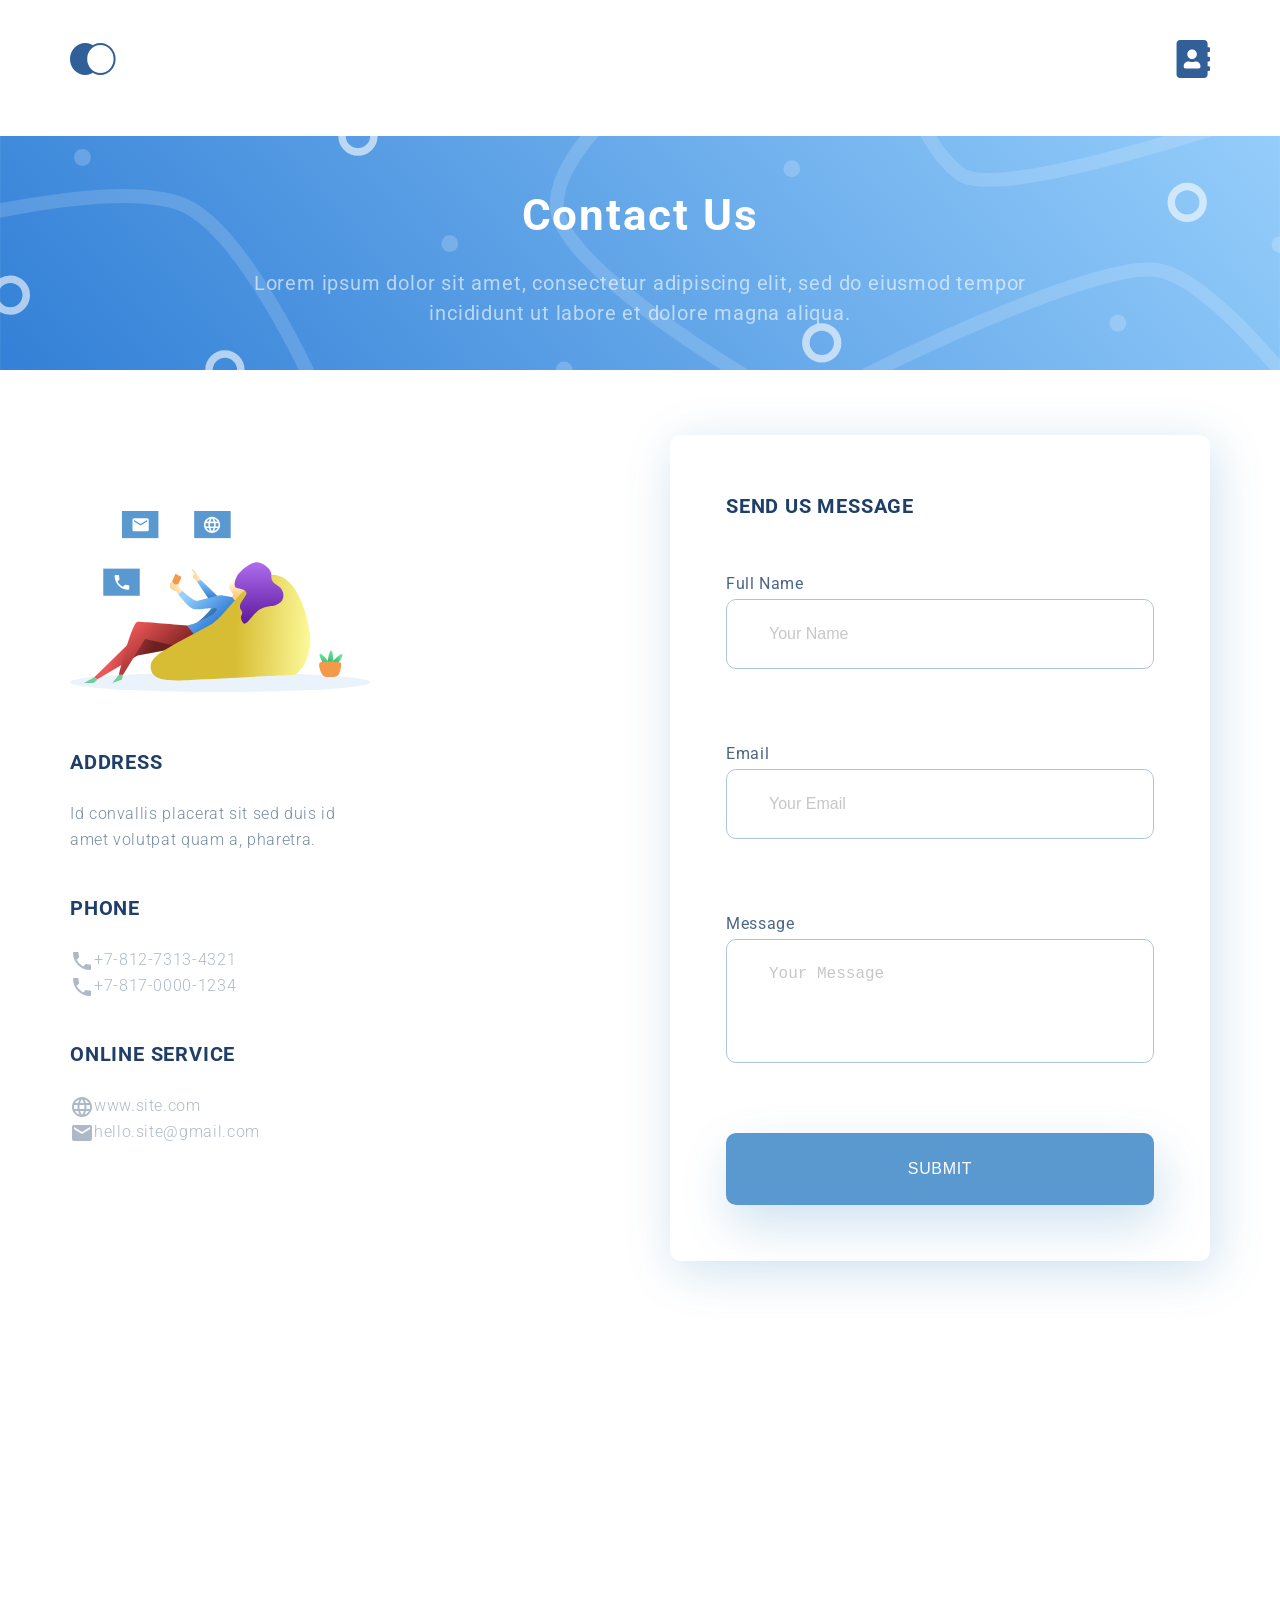
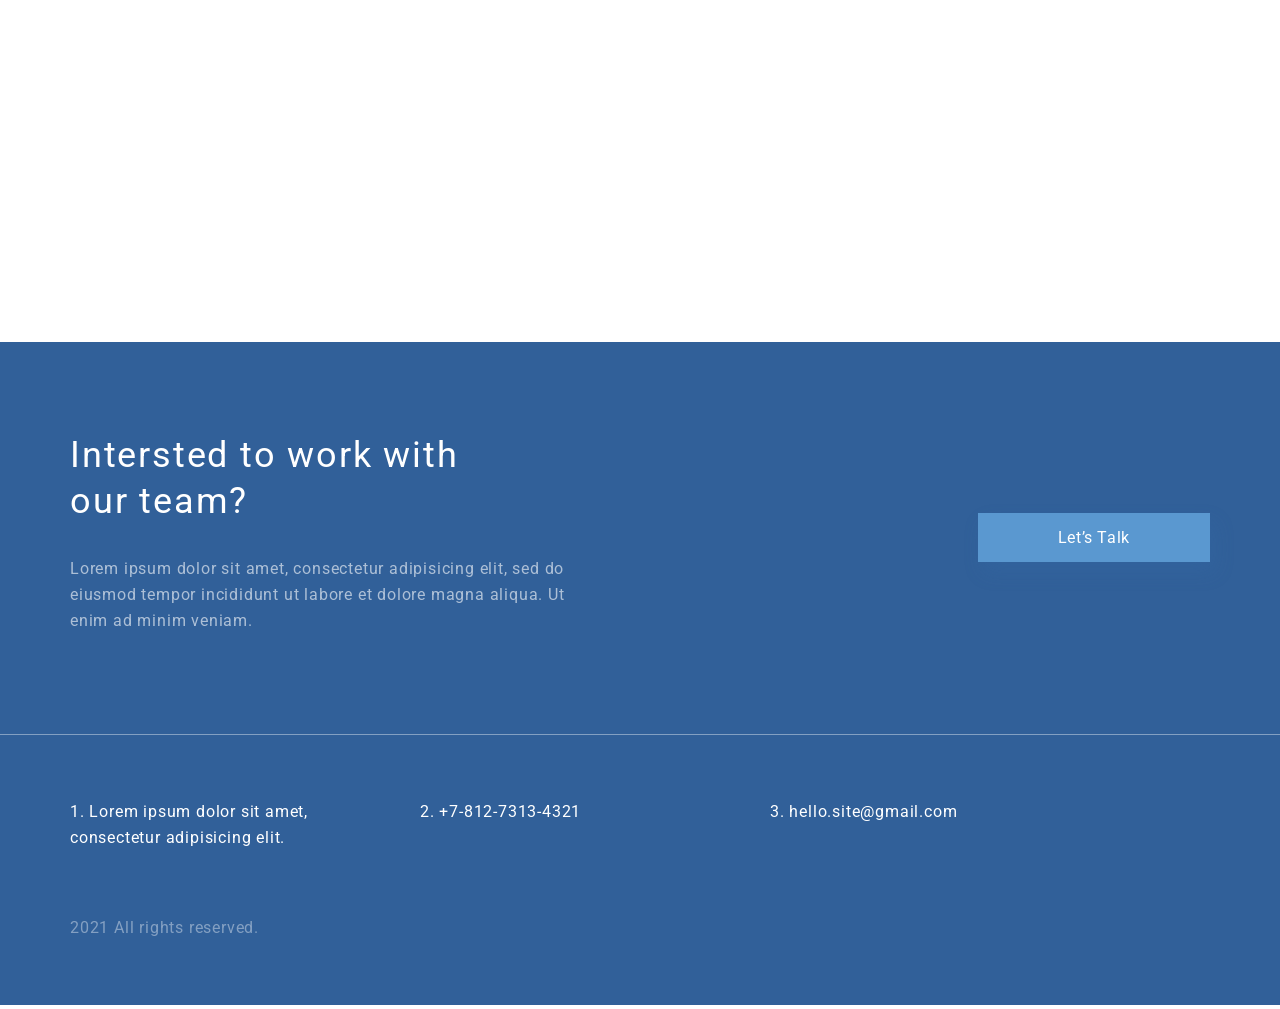
==== contact.html @ 5eb034d7 "[ADD]adaptive" ====
<!DOCTYPE html>
<html lang="en">

<head>
    <meta charset="UTF-8">
    <meta http-equiv="X-UA-Compatible" content="IE=edge">
    <meta name="viewport" content="width=device-width, initial-scale=1.0">
    <meta name="viewport" content="width=device-width, initial-scale=1">
    <link rel="stylesheet" href="css/reset.css">
    <link rel="preconnect" href="https://fonts.googleapis.com">
    <link rel="preconnect" href="https://fonts.gstatic.com" crossorigin>
    <link href="https://fonts.googleapis.com/css2?family=Roboto:wght@300;400&display=swap" rel="stylesheet">
    <link rel="stylesheet" href="css/style.css">
    <title>New Tool For You</title>
</head>

<body>
    <header class="top_header contact_header">
        <div class="wrapper">
            <nav class="nav">
                <a href="index.html" class="logo"> <img src="img/logo.svg" alt="logo"></a>
                <a href="contact.html" class="contact"> <img src="img/contact.svg" alt="contact"></a>
            </nav>
        </div>
        <section class="title">
            <div class="contact_title">
                <h1>Contact Us</h1>
                <p>Lorem ipsum dolor sit amet, consectetur adipiscing elit, sed do eiusmod tempor incididunt ut labore
                    et dolore magna aliqua. </p>
            </div>
        </section>
    </header>

    <section class="message wrapper">
        
        <div class="col_left">
            <div class="thumbnail"><img src="/img/address.svg" alt=""></div>
            <div class="contact_item">
                <h3>ADDRESS</h3>
                <address>Id convallis placerat sit sed duis id amet volutpat quam a, pharetra.</address>
            </div>
            <div class="contact_item">
                <h3>PHONE</h3>
                <p><a href="#"> <img src="/img/phone.svg" alt="">+7-812-7313-4321</a></p>
                <p><a href="#"> <img src="/img/phone.svg" alt="">+7-817-0000-1234</a></p>
            </div>
            <div class="contact_item">
                <h3>ONLINE SERVICE</h3>
                <p><a href="#"> <img src="/img/site.svg" alt="">www.site.com</a></p>
                <p><a href="#"> <img src="/img/mail.svg" alt="">hello.site@gmail.com</a></p>
            </div>
        </div>

        <div class="col_right">
            <div class="modal wrapper">
                <h3 class="modal_header">SEND US MESSAGE</h3>
                <form class="modal_form ">
                    <div class="form_item">
                        <span class="form_name">Full Name</span>
                        <input type="text" class="form_input" name="name" placeholder="Your Name">
                    </div>
                    <div class="form_item">
                        <span class="form_name">Email</span>
                        <input type="email" class="form_input" name="email" placeholder="Your Email">
                    </div>
                    <div class="form_item">
                        <span class="form_name">Message</span>
                        <textarea name="message" class="form_input" rows="4" cols="30" placeholder="Your Message"></textarea>
                    </div>
                    <div class="form_item ">
                        <input type="submit" class="button" value="SUBMIT">
                    </div>
                </form>
            </div>
        </div>
    </section>
    <section class="map">
        <div class="google_map">
            <iframe src="https://www.google.com/maps/embed?pb=!1m18!1m12!1m3!1d5600.636971403835!2d-75.70198411910103!3d45.42308086430755!2m3!1f0!2f0!3f0!3m2!1i1024!2i768!4f13.1!3m3!1m2!1s0x4cce045503d34711%3A0x10cf2cdea88033d1!2z0JTQsNGD0L3RgtCw0YPQvSwg0J7RgtGC0LDQstCwLCDQntC90YLQsNGA0LjQviwg0JrQsNC90LDQtNCw!5e0!3m2!1sru!2sru!4v1629033818058!5m2!1sru!2sru" width="940" height="480" style="border:0;" allowfullscreen="" loading="lazy"></iframe>
        </div>
    </section>

    <footer class="footer">
        <div class="top_footer">
            <div class="wrapper">
                <div class="footer_item interested">
                    <h5>Intersted to work
                        with our team?</h5>
                    <p>Lorem ipsum dolor sit amet, consectetur adipisicing elit, sed do eiusmod tempor incididunt ut
                        labore et dolore magna aliqua. Ut enim ad minim veniam.</p>
                </div>
                <div class="footer_item contact">
                    <a href="#" class="button">Let’s Talk</a>
                </div>
            </div>
        </div>
        <div class="bottom_footer">
            <div class="wrapper">
                <ol class="contact_info">
                   
                    <li>1.&nbsp;Lorem ipsum dolor sit amet, consectetur adipisicing elit.</li>
                   
                    <li>2.&nbsp;+7-812-7313-4321</li>
                   
                    <li>3.&nbsp;hello.site@gmail.com</li>
                </ol>
                <p>2021 All rights reserved.</p>
            </div>
        </div>

    </footer>


</body>

</html>
---- css/style.css ----
body {
        font-family: Roboto;
        font-style: normal;
        font-weight: normal;
        font-size: 16px;
        line-height: 26px;
        letter-spacing: 0.05em;
        color: #1F3F68;
    }

    .top_header {
        background: linear-gradient(0deg, #EBF3FB 8.84%, rgba(152, 195, 232, 0) 31.12%);
        padding-bottom: 64px;
    }

    .contact_header {
        padding: 0;
        background: none;
    }

    .wrapper {
        max-width: 1140px;
        width: 100%;
        margin: 0 auto;
    }

    .nav {
        margin-top: 40px;
        display: flex;
        align-items: center;
        justify-content: space-between;
    }

    .about {
        padding-bottom: 93px;
    }

    .about .wrapper {
        display: flex;
        align-items: center;
        justify-content: center;
        margin-top: 86px;
    }

    .wrapper .col_left {
        width: calc(50% - 7px);
    }

    .wrapper .col_right {
        width: calc(50% - 7px);
    }

    .wrapper .col_left h1 {
        font-style: normal;
        font-weight: 300;
        font-size: 64px;
        line-height: 74px;
        letter-spacing: 0.04em;
        color: #1F3F68;
        margin-bottom: 32px;
    }

    .wrapper .col_left p {
        font-size: 16px;
        line-height: 26px;
        letter-spacing: 0.05em;
        color: #1F3F68;
        opacity: 0.6;
        max-width: 425px;
        margin-bottom: 81px;
    }

    .wrapper .col_left .button {
        text-decoration: none;
        background: #5A98D0;
        box-shadow: 5px 10px 20px rgba(53, 110, 173, 0.2);
        border-radius: 10px;
        font-size: 16px;
        line-height: 26px;
        text-align: center;
        letter-spacing: 0.04em;
        color: #FFFFFF;
        padding: 15px 50px;
        transition: all 300ms ease-in-out;
    }

    .button {
        text-decoration: none;
        background: #5A98D0;
        box-shadow: 5px 10px 20px rgba(53, 110, 173, 0.2);
        font-size: 16px;
        line-height: 26px;
        text-align: center;
        letter-spacing: 0.04em;
        color: #FFFFFF;
        padding: 15px 50px;
        transition: all 300ms ease-in-out;
    }

    .button:hover {
        opacity: 0.3;
        transition: all 300ms ease-in-out;
    }

    .box_title {
        font-weight: 300;
        font-size: 36px;
        line-height: 46px;
        text-align: center;
        letter-spacing: 0.05em;
        color: #000000;
        margin-bottom: 64px;
        margin-top: 64px;
    }

    .help .help_info {
        display: flex;
        align-items: center;
        justify-content: space-between;
        margin-bottom: 64px;
    }

    .help_info .info_item {
        text-align: left;
        width: calc(33% - 21.3px);
        background: #FFFFFF;
        box-shadow: 5px 20px 50px rgba(16, 112, 177, 0.2);
        border-radius: 10px;
        padding-bottom: 44px;
    }

    .info_item .thumbnail {
        text-align: center;
        margin-top: 44px;
        margin-bottom: 50px;
    }

    .thumbnail a img {
        width: 100%;
        height: auto;
    }

    .help_info .info_item:first-child .thumbnail {
        margin-right: 35px;
    }

    .help_info .info_item h3 {
        font-weight: normal;
        font-size: 20px;
        line-height: 30px;
        letter-spacing: 0.05em;
        color: #1F3F68;
        max-width: 283px;
        margin-left: 32px;
        margin-bottom: 14px;
    }

    .help_info .info_item p {
        font-size: 16px;
        line-height: 26px;
        letter-spacing: 0.05em;
        color: #1F3F68;
        opacity: 0.6;
        margin-left: 32px;
        max-width: 267px;
        margin-bottom: 30px;
    }

    .help_info .info_item a {
        margin-left: 32px;
        font-size: 14px;
        line-height: 30px;
        letter-spacing: 0.05em;
        color: #5A98D0;
        text-decoration: none;
    }

    .help_info .info_item a img {
        margin-left: 20px;
    }

    .help_info .info_item a:hover {
        opacity: 0.3;
        transition: all 300ms ease-in-out;
    }

    .projects .box_title {
        margin-bottom: 43px;
    }

    .projects .subtitle {
        font-weight: normal;
        font-size: 16px;
        line-height: 26px;
        text-align: center;
        letter-spacing: 0.05em;
        color: #222222;
        width: 750px;
        margin: 0 auto;
        margin-bottom: 62px;
    }

    .projects .project_list {
        display: flex;
        align-items: center;
        justify-content: space-between;
        flex-wrap: wrap;
        margin-bottom: 112px;
    }

    .main_item .project_item {
        position: relative;
    }

    .main_item .project_item .project_name {
        position: absolute;
        right: 8%;
        top: 12%;
    }

    .side_item {
        display: flex;
        align-items: center;
        justify-content: space-between;
        width: 100%;
    }

    .side_item .project_item {
        width: calc(50% - 16px);
        position: relative;
    }

    .project_item:hover .style::after {
        opacity: 0;
        transition: all 300ms ease-in-out;
    }

    .project_item:hover .style2::after {
        opacity: 0;
        transition: all 300ms ease-in-out;
    }

    .project_item:hover .style3::after {
        opacity: 0;
        transition: all 300ms ease-in-out;
    }

    .style {
        position: relative;
    }

    .style::after {
        content: "";
        width: 100%;
        height: 100%;
        position: absolute;
        bottom: 0;
        left: 0;
        z-index: 8;
        position: absolute;
        background: linear-gradient(89.99deg, #1F3F68 3.62%, rgba(31, 63, 104, 0.37) 97.78%);
        border-radius: 10px;
    }

    .style2 {
        position: relative;
    }

    .style2::after {
        content: "";
        width: 100%;
        height: 100%;
        position: absolute;
        bottom: 0;
        left: 0;
        z-index: 8;
        position: absolute;
        background: linear-gradient(308.85deg, rgba(66, 165, 245, 0.4) -1.71%, rgba(21, 101, 192, 0.6) 74.54%);
        border-radius: 10px;
    }

    .style3 {
        position: relative;
    }

    .style3::after {
        content: "";
        width: 100%;
        height: 100%;
        position: absolute;
        bottom: 0;
        left: 0;
        z-index: 8;
        position: absolute;
        background: linear-gradient(306.48deg, rgba(66, 165, 245, 0.4) 0%, rgba(21, 101, 192, 0.6) 97.81%);
        border-radius: 10px;
    }

    .project_img {
        background: #E8E8E8;
        border-radius: 10px;
        width: 100%;
        height: auto;
    }

    .project_name {
        font-size: 32px;
        line-height: 46px;
        text-align: right;
        letter-spacing: 0.05em;
        color: #FFFFFF;
        position: absolute;
        z-index: 9;
        margin-top: 32px;
        margin-left: 32px;
    }

    .project_item {
        margin-top: 32px;
    }

    .footer {
        background: #316099;
    }

    .footer .top_footer {
        border-bottom: 1px solid rgb(255, 255, 255, .4)
    }

    .footer .top_footer .wrapper {
        display: flex;
        align-items: center;
        justify-content: space-between;
    }

    .top_footer .wrapper .interested {
        max-width: 495px;
        margin-top: 90px;
    }

    .top_footer .wrapper .interested h5 {
        font-size: 36px;
        line-height: 46px;
        letter-spacing: 0.05em;
        color: #FFFFFF;
        max-width: 390px;
        margin-bottom: 32px;
    }

    .top_footer .wrapper .interested p {
        font-size: 16px;
        line-height: 26px;
        letter-spacing: 0.05em;
        color: #FFFFFF;
        opacity: 0.6;
        margin-bottom: 100px;
    }

    .top_footer .wrapper .contact .button {
        padding: 15px 80px;
    }

    .top_footer .wrapper .contact .button:hover {
        opacity: 0.6;
    }

    .wrapper .contact_info {
        display: flex;
        align-items: flex-start;
        justify-content: flex-start;
        font-size: 16px;
        line-height: 26px;
        letter-spacing: 0.05em;
        color: #FFFFFF;
        text-align: left;
        margin-top: 64px;
    }

    .wrapper .contact_info li {
        max-width: 300px;
        width: 100%;
        margin-right: 50px;
        margin-bottom: 64px;
    }

    .wrapper .contact_info .number {
        margin-right: 20px;
        font-weight: bold;
        font-size: 16px;
        line-height: 26px;
        letter-spacing: 0.05em;
        color: #FFFFFF;
    }

    .bottom_footer .wrapper p {
        font-size: 16px;
        line-height: 26px;
        letter-spacing: 0.05em;
        color: #FFFFFF;
        opacity: 0.4;
        padding-bottom: 64px;
    }

    .title .contact_title {
        background: url(/img/title_bg.svg) center center no-repeat;
        background-size: 100%;
        height: 250px;
        margin-top: 50px;
        text-align: center;
    }

    .title .contact_title h1 {
        font-weight: bold;
        font-size: 44px;
        line-height: 74px;
        letter-spacing: 0.04em;
        color: #FFFFFF;
        padding-top: 50px;
        margin-bottom: 16px;
    }

    .title .contact_title p {
        font-weight: normal;
        font-size: 20px;
        line-height: 30px;
        letter-spacing: 0.04em;
        color: rgba(255, 255, 255, 0.6);
        padding-bottom: 50px;
        max-width: 780px;
        margin: 0 auto;
    }

    .message {
        display: flex;
        align-items: center;
        justify-content: space-between;
        flex-wrap: wrap;
        margin-bottom: 100px;
        margin-top: 57px;
    }

    .message .col_left {
        max-width: 300px;
        height: auto;
        text-align: left;
    }

    .message .col_left h3 {
        font-style: normal;
        font-weight: bold;
        font-size: 20px;
        line-height: 30px;
        letter-spacing: 0.04em;
        color: #1F3F68;
        margin-bottom: 24px;
    }

    .message .col_left .thumbnail {
        margin-bottom: 55px;
    }

    .message .col_left p {
        margin-bottom: 0;
    }

    .message.col_left .contact_item p, .contact_item a, .contact_item address {
        text-decoration: none;
        font-family: Roboto;
        font-style: normal;
        font-weight: 300;
        font-size: 16px;
        line-height: 26px;
        letter-spacing: 0.04em;
        color: #1F3F68;
        opacity: 0.6;
    }

    .message .col_left .contact_item {
        margin-bottom: 40px;
    }

    .message .col_right {
        background: #FFFFFF;
        box-shadow: 5px 10px 50px rgba(16, 112, 177, 0.2);
        border-radius: 10px;
        max-width: 540px;
        height: auto;
    }

    .col_right .wrapper {
        max-width: 428px;
        width: 100%;
        margin: 0 auto;
    }

    .col_right .modal .modal_header {
        font-weight: bold;
        font-size: 20px;
        line-height: 30px;
        letter-spacing: 0.04em;
        color: #1F3F68;
        margin-top: 56px;
        margin-bottom: 48px;
    }

    .modal_form {
        padding-bottom: 56px;
    }

    .modal_form .form_item {
        display: flex;
        flex-direction: column;
    }

    .modal_form .form_item textarea {
        resize: none;
    }

    .modal_form .form_item .form_name {
        font-weight: normal;
        font-size: 16px;
        line-height: 30px;
        letter-spacing: 0.04em;
        color: #1F3F68;
        opacity: 0.8;
    }

    .form_item .form_input {
        opacity: 0.4;
        border: 1px solid #356EAD;
        box-sizing: border-box;
        border-radius: 10px;
        padding: 25px 0px 25px 42px;
        margin-bottom: 70px;
        transition: all 300ms ease-in-out;
    }

    .form_item .form_input:focus {
        opacity: 0.8;
        border: 1px solid #1F3F68;
        transition: all 300ms ease-in-out;
    }

    .modal_form .form_item .button {
        background: #5A98D0;
        box-shadow: 5px 20px 50px rgba(16, 112, 177, 0.2);
        border-radius: 10px;
        border: 0;
        padding-top: 23px;
        padding-bottom: 23px;
    }

    .map .google_map {
        text-align: center;
        margin-bottom: 93px;
        width: 100%;
        height: auto;
    }

    @media only screen and (max-width: 1366px) {
        .wrapper {
            width: 96%;
        }
    }

    @media only screen and (max-width: 768px) {
        .wrapper {
            width: 94%;
        }
        .about .wrapper {
            align-items: flex-end;
        }
        .wrapper .col_right {
            width: calc(40% - 7px);
        }
        .wrapper .col_left {
            width: calc(70% - 7px);
        }
        .help .help_info {
            display: block;
        }
        .help .help_info .info_item {
            margin: 0 auto;
            max-width: 335px;
            width: 100%;
        }
        .project_item .project_name {
            font-size: 22px;
        }
        .footer .wrapper {
            width: 67%;
        }
        .top_footer .wrapper .contact .button {
            white-space: nowrap;
        }
        .top_footer .wrapper .interested {
            max-width: 335px;
        }
        .top_footer .wrapper .contact .button {
            padding: 7px 30px;
        }
        .wrapper .contact_info {
            display: inline-block;
        }
        .wrapper .contact_info li {
            max-width: 100%;
            margin-bottom: 25px;
        }
        .title .contact_title {
            background-size: auto;
            height: auto;
        }
        .message {
            display: inline-block;
            text-align: center;
        }
        .message .col_left, .message .col_right {
            margin: 0 auto;
            width: 100%;
        }
        .message {
            display: flex;
            margin-bottom: 32px; 
        }
        .message .col_right .modal {
            width: 90%;
        }
        .google_map {
            margin-bottom: 0;
        }
    }

    @media only screen and (max-width: 414px) {
        .wrapper {
            width: 90%;
        }
        .about {
            padding-bottom: 0;
        }
        .about .wrapper {
            display: block;
        }
        .wrapper .col_left h1 {
            max-width: 300px;
            font-weight: 300;
            font-size: 32px;
            line-height: 37px;
            text-align: center;
            letter-spacing: 0.04em;
            color: #1F3F68;
            margin: 0 auto;
            margin-bottom: 12px;
        }
        .wrapper .col_left {
            width: 100%;
            text-align: center;
        }
        .about .wrapper .col_right {
            display: none;
        }
        .help .box_title {
            font-size: 24px;
            line-height: 28px;
            margin-bottom: 0;
        }
        .projects .box_title {
            font-size: 24px;
            line-height: 28px;
            margin-bottom: 32px;
        }
        .projects .subtitle {
            width: 100%;
        }
        .side_item {
            display: block;
        }
        .side_item .project_item {
            width: 100%;
        }
        .project_item .project_name {
            font-size: 16px;
            line-height: 19px;
        }
        .main_item .project_item .project_name {
            top: 0;
        }
        .project_name {
            margin-top: 16px;
            margin-left: 26px;
        }
        .footer .top_footer .wrapper {
            display: block;
            text-align: center;
        }
        .footer .top_footer .wrapper, .bottom_footer .wrapper {
            display: block;
            width: 90%;
        }
        .top_footer .wrapper .interested h5 {
            padding-top: 18px;
        }
        .top_footer .wrapper .interested p {
            margin-bottom: 40px;
        }
        .wrapper .footer_item {
            margin-bottom: 40px;
        }
        .bottom_footer .wrapper p {
            text-align: center;
            padding-bottom: 32px;
        }
        .title .contact_title h1 {
            font-size: 24px;
            line-height: 28px;
            text-align: center;
            letter-spacing: 0.04em;
        }
        .title .contact_title p {
            font-size: 16px;
            line-height: 30px;
        }
       .message {
           display: flex;
           margin-bottom: 32px; 
       }
       .message .col_right .modal {
           width: 90%;
       }
       .google_map {
           margin-bottom: 0;
       }
    }
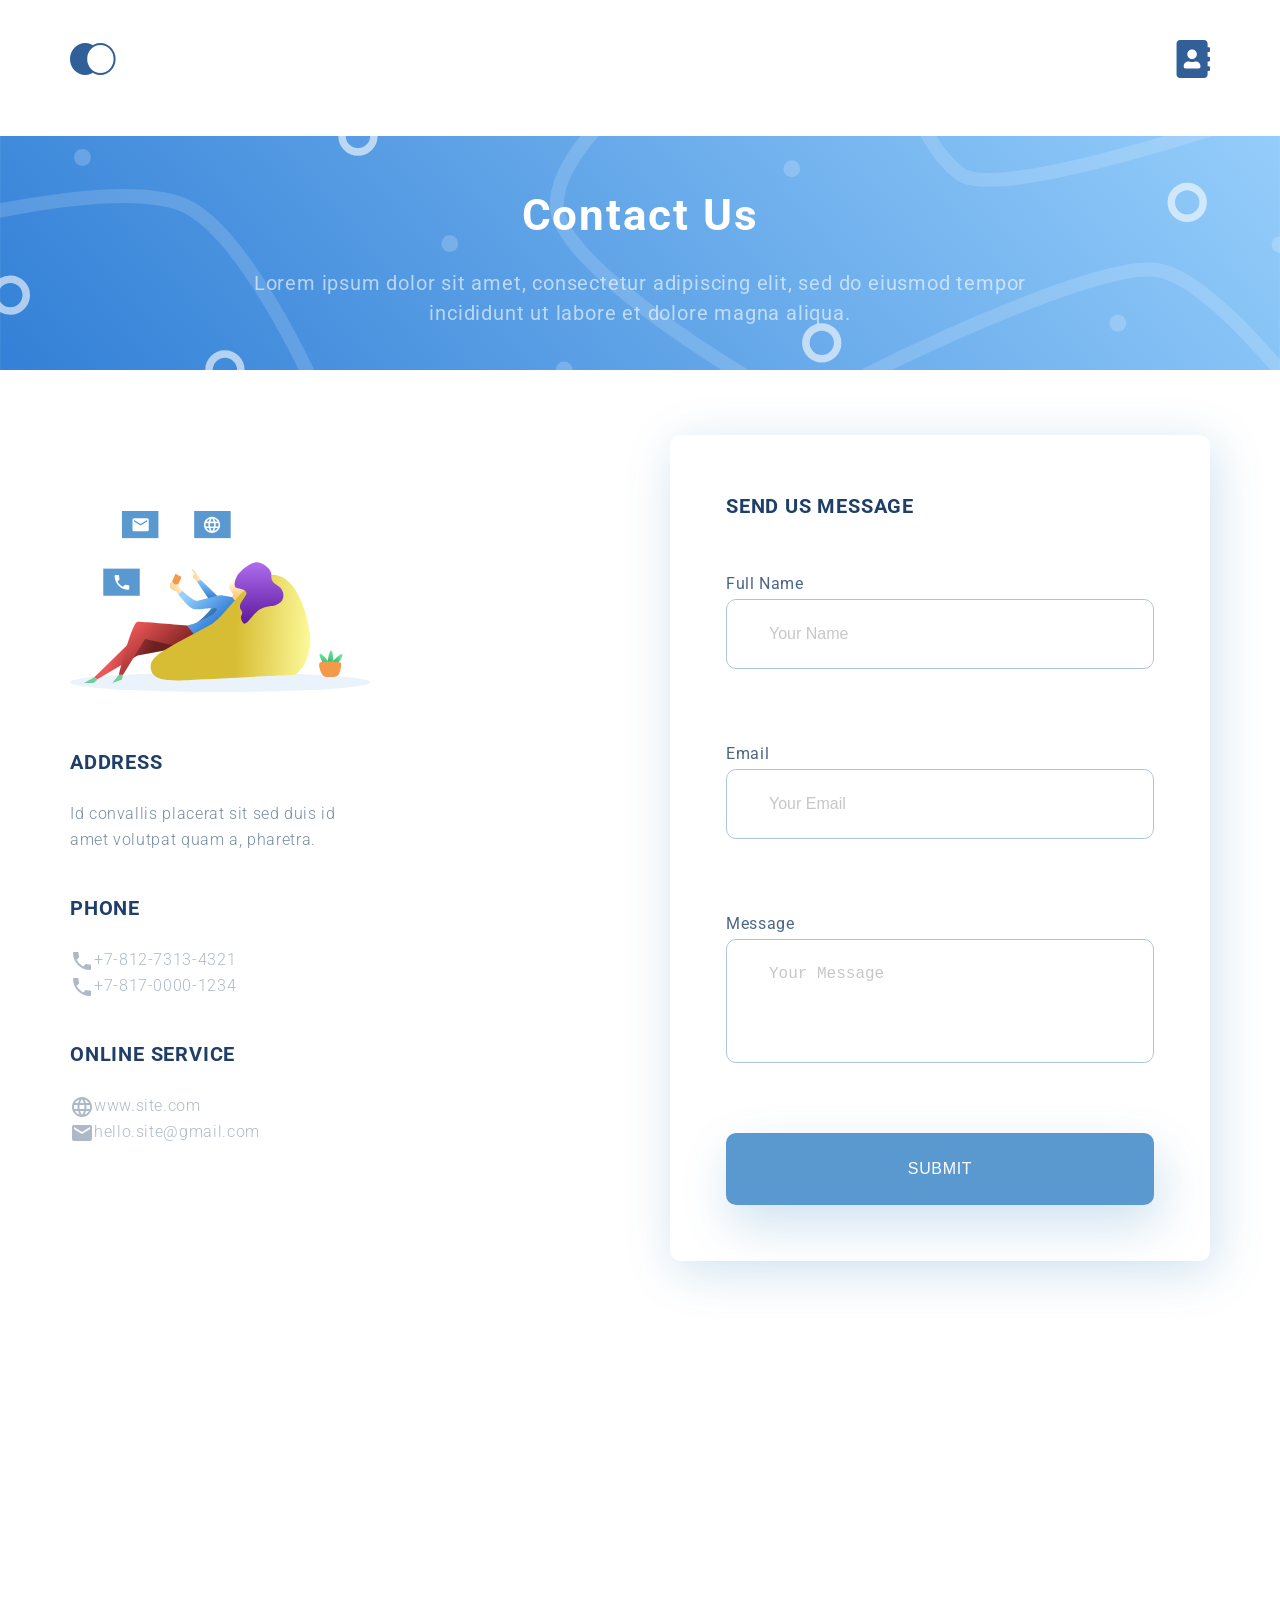
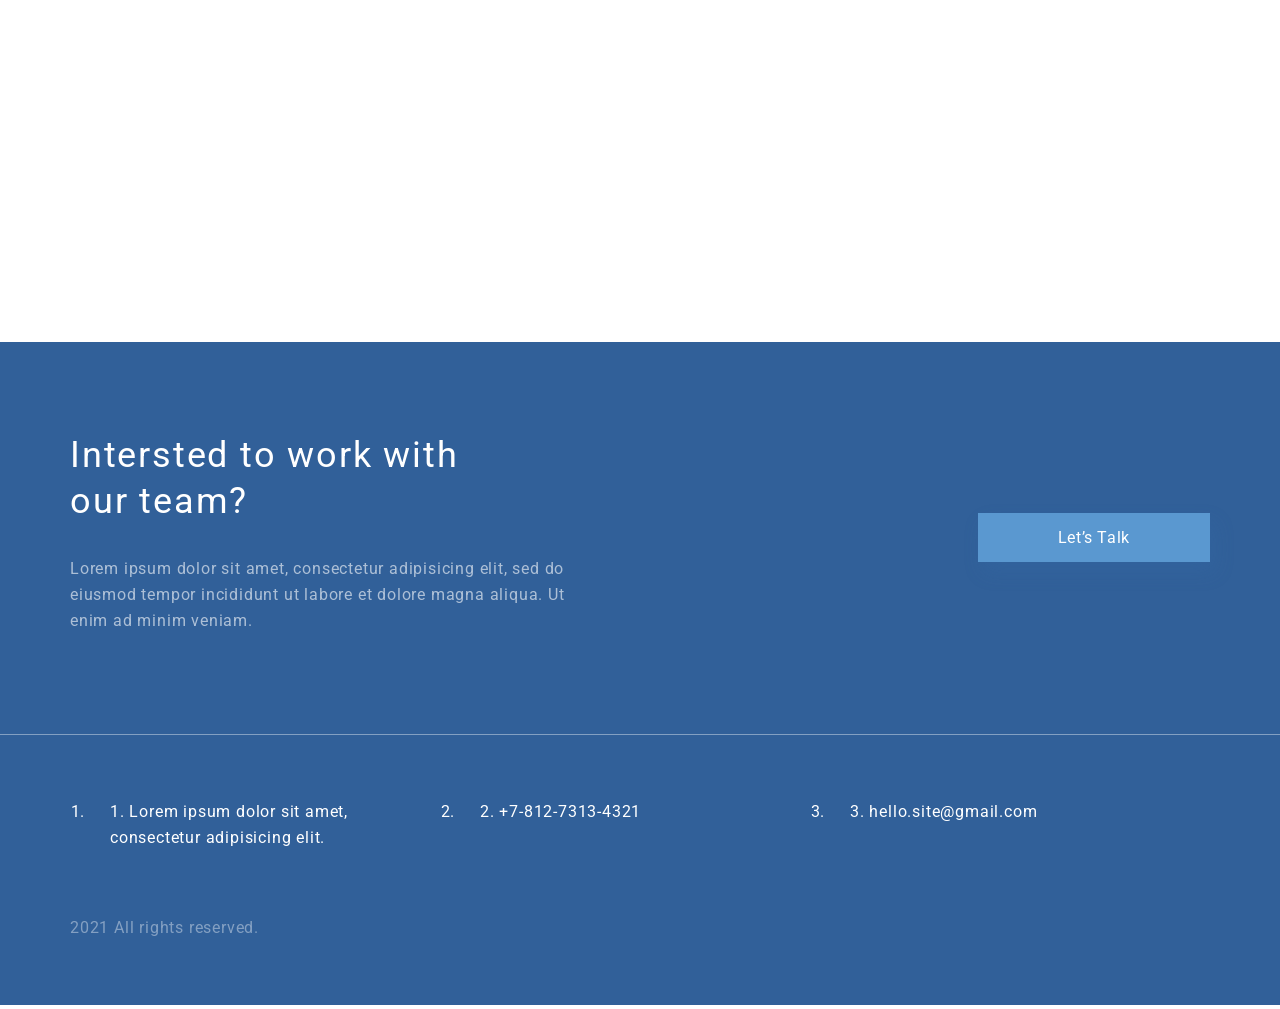
==== commit f81dc6c4: "[FIX[slider" ====
--- a/contact.html
+++ b/contact.html
@@ -34,20 +34,20 @@
     <section class="message wrapper">
         
         <div class="col_left">
-            <div class="thumbnail"><img src="/img/address.svg" alt=""></div>
+            <div class="thumbnail"><img src="img/address.svg" alt=""></div>
             <div class="contact_item">
                 <h3>ADDRESS</h3>
                 <address>Id convallis placerat sit sed duis id amet volutpat quam a, pharetra.</address>
             </div>
             <div class="contact_item">
                 <h3>PHONE</h3>
-                <p><a href="#"> <img src="/img/phone.svg" alt="">+7-812-7313-4321</a></p>
-                <p><a href="#"> <img src="/img/phone.svg" alt="">+7-817-0000-1234</a></p>
+                <p><a href="#"> <img src="img/phone.svg" alt="">+7-812-7313-4321</a></p>
+                <p><a href="#"> <img src="img/phone.svg" alt="">+7-817-0000-1234</a></p>
             </div>
             <div class="contact_item">
                 <h3>ONLINE SERVICE</h3>
-                <p><a href="#"> <img src="/img/site.svg" alt="">www.site.com</a></p>
-                <p><a href="#"> <img src="/img/mail.svg" alt="">hello.site@gmail.com</a></p>
+                <p><a href="#"> <img src="img/site.svg" alt="">www.site.com</a></p>
+                <p><a href="#"> <img src="img/mail.svg" alt="">hello.site@gmail.com</a></p>
             </div>
         </div>
 
--- a/css/style.css
+++ b/css/style.css
@@ -6,6 +6,15 @@
         line-height: 26px;
         letter-spacing: 0.05em;
         color: #1F3F68;
+    }
+
+    html, body {
+        max-width: 100%;
+        overflow-x: hidden;
+    }
+
+    ol li {
+        padding-left: 20px;
     }
 
     .top_header {
@@ -195,7 +204,7 @@
         text-align: center;
         letter-spacing: 0.05em;
         color: #222222;
-        width: 750px;
+        width: 740px;
         margin: 0 auto;
         margin-bottom: 62px;
     }
@@ -556,6 +565,13 @@
         width: 100%;
         height: auto;
     }
+    .carousel-indicators [data-bs-target] {
+        background-color: #5A98D0 !important; 
+    }
+    .carousel-item {
+        height: 650px;
+    }
+   
 
     @media only screen and (max-width: 1366px) {
         .wrapper {
@@ -620,13 +636,25 @@
         }
         .message {
             display: flex;
-            margin-bottom: 32px; 
+            margin-bottom: 32px;
         }
         .message .col_right .modal {
             width: 90%;
         }
         .google_map {
             margin-bottom: 0;
+        }
+        .projects .subtitle {
+            width: 100%;
+        }
+        .wrapper .col_left h1 {
+            font-size: 50px;
+        }
+        .carousel-indicators {
+            margin-bottom: -2rem !important;
+        }
+        .carousel-item {
+            height: 550px;
         }
     }
 
@@ -668,9 +696,6 @@
             line-height: 28px;
             margin-bottom: 32px;
         }
-        .projects .subtitle {
-            width: 100%;
-        }
         .side_item {
             display: block;
         }
@@ -719,14 +744,23 @@
             font-size: 16px;
             line-height: 30px;
         }
-       .message {
-           display: flex;
-           margin-bottom: 32px; 
-       }
-       .message .col_right .modal {
-           width: 90%;
-       }
-       .google_map {
-           margin-bottom: 0;
-       }
+        .message {
+            display: flex;
+            margin-bottom: 32px;
+        }
+        .message .col_right .modal {
+            width: 90%;
+        }
+        .google_map {
+            margin-bottom: 0;
+        }
+        .carousel-inner {
+            overflow: visible !important;
+        }
+        .carousel-indicators {
+            margin-bottom: -3rem !important;
+        }
+        .carousel-item {
+            height: 453px;
+        }
     }
